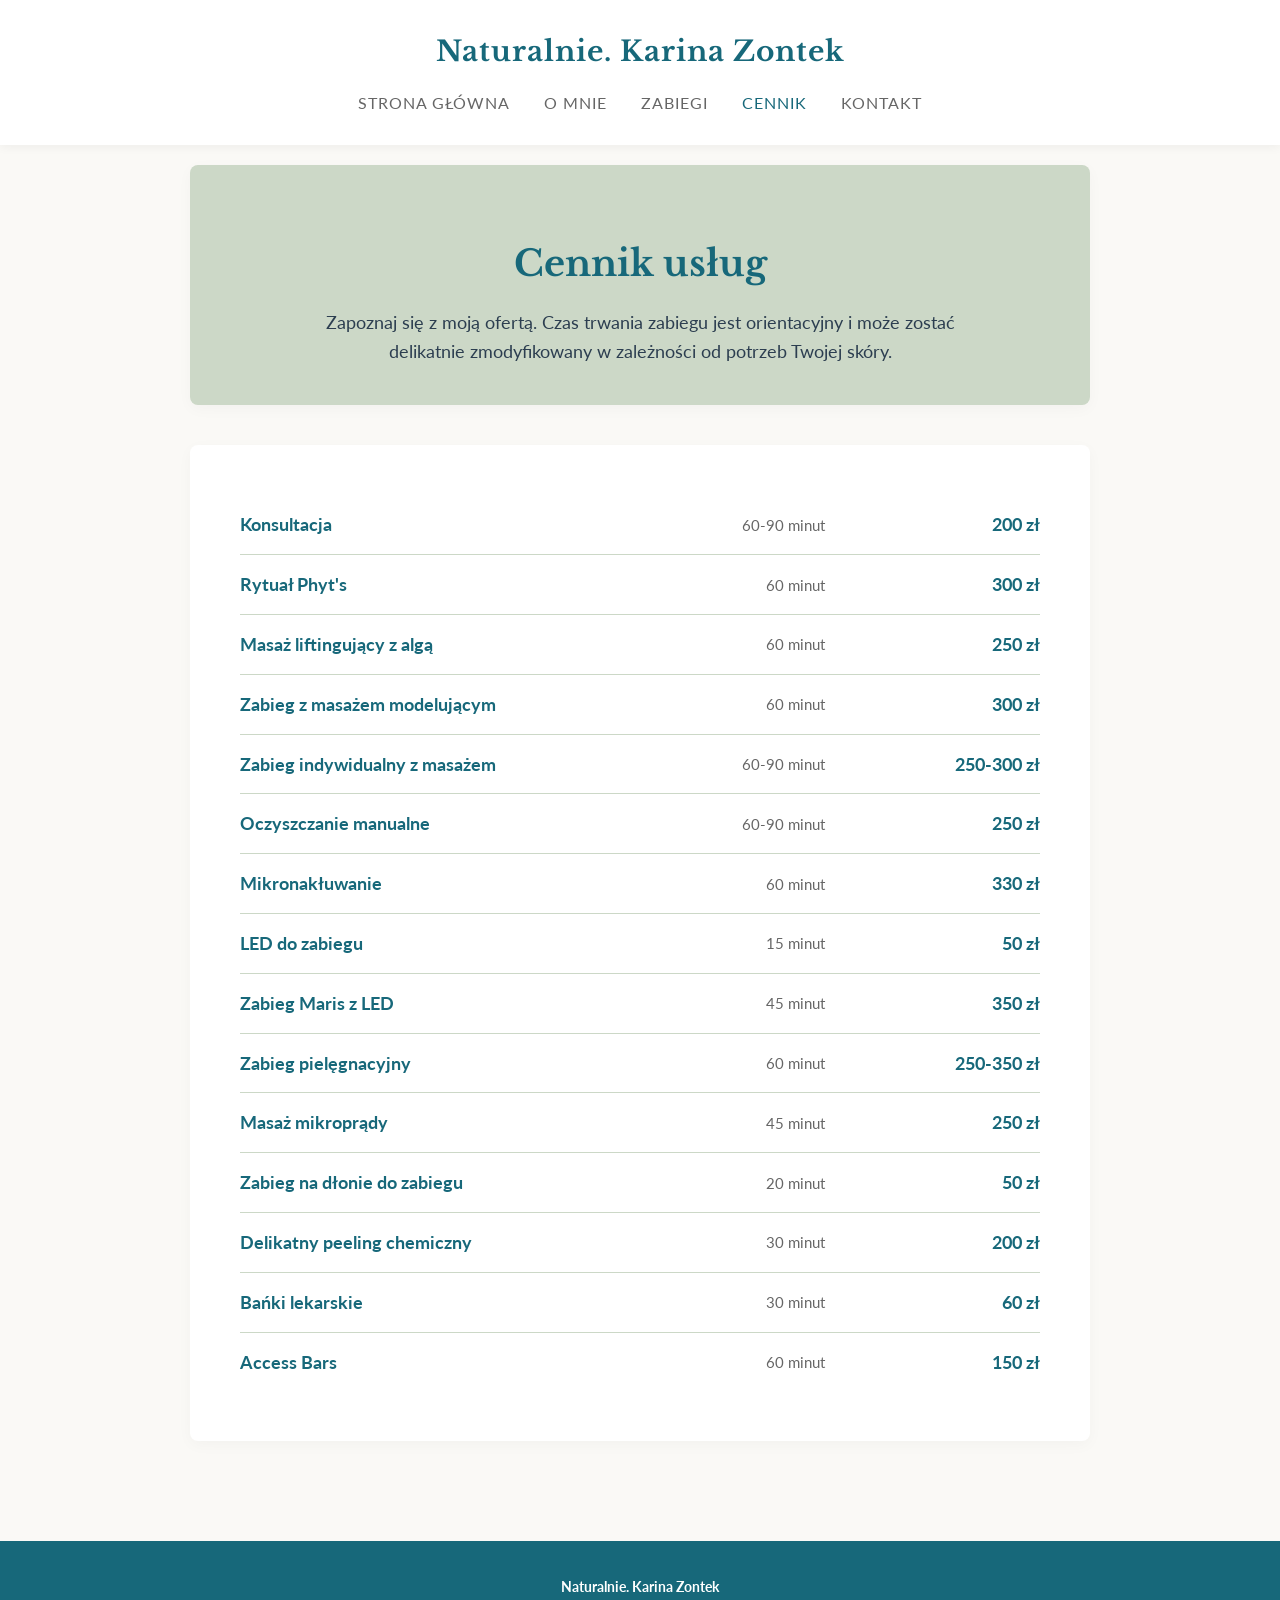
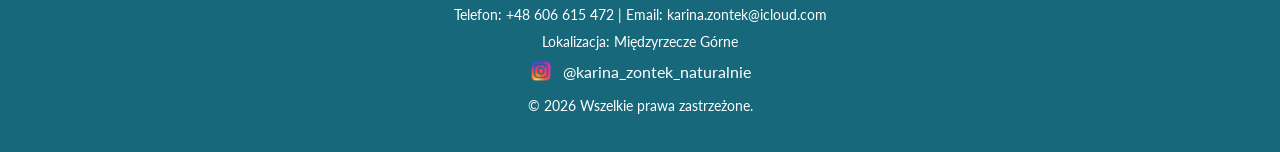
==== cennik.html @ 8fd3fb95 "Dodanie plików .html i .png" ====
<!DOCTYPE html>
<html lang="pl">
<head>
    <meta charset="UTF-8">
    <meta name="viewport" content="width=device-width, initial-scale=1.0">
    <title>Cennik | Naturalnie. Karina Zontek</title>
    
    <link href="https://fonts.googleapis.com/css2?family=Lato:wght@300;400;700&family=Libre+Baskerville:ital,wght@0,400;0,700;1,400&display=swap" rel="stylesheet">

    <style>
        /* BAZOWE STYLE - IDENTYCZNE JAK W POZOSTAŁYCH PLIKACH */
        body {
            font-family: 'Lato', sans-serif;
            color: #333;
            background-color: #faf9f6;
            margin: 0;
            padding: 0;
            line-height: 1.6;
        }

        h1, h2, h3 {
            font-family: 'Libre Baskerville', serif;
            color: #17687A;
            font-weight: 700;
        }

        /* NAGŁÓWEK I MENU */
        header {
            background-color: #ffffff;
            text-align: center;
            padding: 30px 20px;
            box-shadow: 0 2px 10px rgba(0,0,0,0.05);
        }

        header h2 {
            margin-top: 0;
            margin-bottom: 15px;
            font-size: 28px;
            letter-spacing: 1px;
        }

        nav a {
            text-decoration: none;
            color: #666;
            margin: 0 15px;
            font-size: 16px;
            text-transform: uppercase;
            letter-spacing: 1px;
            transition: color 0.3s;
        }

        nav a:hover, nav a.active {
            color: #17687A;
        }

        /* GŁÓWNA ZAWARTOŚĆ STRONY */
        main {
            max-width: 900px;
            margin: 0 auto;
            padding: 20px;
        }

        section {
            background-color: #ffffff;
            margin-bottom: 40px;
            padding: 50px;
            border-radius: 8px;
            box-shadow: 0 4px 15px rgba(0,0,0,0.03);
            text-align: center;
        }

        /* SEKCJA TYTUŁOWA (HERO) */
        .hero {
            background-color: #CCD8C7;
            text-align: center;
            padding: 40px 20px;
        }

        .hero h1 {
            font-size: 36px;
            margin-bottom: 15px;
            color: #17687A;
        }

        .hero p {
            font-size: 18px;
            color: #2c3e50;
            max-width: 700px;
            margin: 0 auto;
        }

        /* LISTA CENOWA */
        .price-list {
            max-width: 800px;
            margin: 0 auto;
            text-align: left;
        }

        .price-item {
            display: flex;
            justify-content: space-between;
            align-items: center;
            border-bottom: 1px solid #CCD8C7; /* Szałwiowa linia oddzielająca */
            padding: 15px 0;
            transition: background-color 0.3s;
        }

        .price-item:last-child {
            border-bottom: none;
        }

        .price-item:hover {
            background-color: #f4f9f5; /* Bardzo delikatne podświetlenie po najechaniu */
        }

        .price-name {
            font-weight: 700;
            color: #17687A; /* Morski kolor zabiegu */
            font-size: 18px;
            flex: 2;
        }

        .price-duration {
            color: #666;
            font-size: 15px;
            flex: 1;
            text-align: right;
            padding-right: 20px;
        }

        .price-cost {
            font-weight: 700;
            color: #17687A;
            font-size: 18px;
            flex: 1;
            text-align: right;
            white-space: nowrap; /* Zapobiega łamaniu ceny na dwie linijki */
        }

        /* DOPASOWANIE DO TELEFONÓW */
        @media (max-width: 600px) {
            .price-item {
                flex-direction: column;
                align-items: flex-start;
                padding: 15px 10px;
            }
            .price-duration, .price-cost {
                text-align: left;
                padding-right: 0;
                margin-top: 5px;
            }
            .price-duration {
                font-size: 14px;
            }
        }

        /* STOPKA */
        footer {
            background-color: #17687A;
            color: #ffffff;
            text-align: center;
            padding: 30px 20px;
            margin-top: 40px;
        }

        footer p {
            margin: 5px 0;
            font-size: 14px;
        }
        
        .social-link {
            display: inline-flex;
            align-items: center;
            font-size: 16px;
            color: #ffffff;
            text-decoration: none;
        }
        
        .social-link:hover {
            color: #CCD8C7;
        }

        .social-icon {
            width: 24px;
            height: 24px;
            margin-right: 10px;
            transition: transform 0.3s;
        }

        .social-link:hover .social-icon {
            transform: scale(1.1);
        }

    </style>
</head>
<body>

    <header>

        <h2>Naturalnie. Karina Zontek</h2>
        <nav>
            <a href="index.html">Strona Główna</a>
            <a href="o-mnie.html">O mnie</a>
            <a href="zabiegi.html">Zabiegi</a>
            <a href="cennik.html" class="active">Cennik</a>
            <a href="kontakt.html">Kontakt</a>
        </nav>
    </header>

    <main>
        <section class="hero">
            <h1>Cennik usług</h1>
            <p>Zapoznaj się z moją ofertą. Czas trwania zabiegu jest orientacyjny i może zostać delikatnie zmodyfikowany w zależności od potrzeb Twojej skóry.</p>
        </section>

        <section>
            <div class="price-list">
                
                <div class="price-item">
                    <div class="price-name">Konsultacja</div>
                    <div class="price-duration">60-90 minut</div>
                    <div class="price-cost">200 zł</div>
                </div>

                <div class="price-item">
                    <div class="price-name">Rytuał Phyt's</div>
                    <div class="price-duration">60 minut</div>
                    <div class="price-cost">300 zł</div>
                </div>

                <div class="price-item">
                    <div class="price-name">Masaż liftingujący z algą</div>
                    <div class="price-duration">60 minut</div>
                    <div class="price-cost">250 zł</div>
                </div>

                <div class="price-item">
                    <div class="price-name">Zabieg z masażem modelującym</div>
                    <div class="price-duration">60 minut</div>
                    <div class="price-cost">300 zł</div>
                </div>

                <div class="price-item">
                    <div class="price-name">Zabieg indywidualny z masażem</div>
                    <div class="price-duration">60-90 minut</div>
                    <div class="price-cost">250-300 zł</div>
                </div>

                <div class="price-item">
                    <div class="price-name">Oczyszczanie manualne</div>
                    <div class="price-duration">60-90 minut</div>
                    <div class="price-cost">250 zł</div>
                </div>

                <div class="price-item">
                    <div class="price-name">Mikronakłuwanie</div>
                    <div class="price-duration">60 minut</div>
                    <div class="price-cost">330 zł</div>
                </div>

                <div class="price-item">
                    <div class="price-name">LED do zabiegu</div>
                    <div class="price-duration">15 minut</div>
                    <div class="price-cost">50 zł</div>
                </div>

                <div class="price-item">
                    <div class="price-name">Zabieg Maris z LED</div>
                    <div class="price-duration">45 minut</div>
                    <div class="price-cost">350 zł</div>
                </div>

                <div class="price-item">
                    <div class="price-name">Zabieg pielęgnacyjny</div>
                    <div class="price-duration">60 minut</div>
                    <div class="price-cost">250-350 zł</div>
                </div>

                <div class="price-item">
                    <div class="price-name">Masaż mikroprądy</div>
                    <div class="price-duration">45 minut</div>
                    <div class="price-cost">250 zł</div>
                </div>

                <div class="price-item">
                    <div class="price-name">Zabieg na dłonie do zabiegu</div>
                    <div class="price-duration">20 minut</div>
                    <div class="price-cost">50 zł</div>
                </div>

                <div class="price-item">
                    <div class="price-name">Delikatny peeling chemiczny</div>
                    <div class="price-duration">30 minut</div>
                    <div class="price-cost">200 zł</div>
                </div>

                <div class="price-item">
                    <div class="price-name">Bańki lekarskie</div>
                    <div class="price-duration">30 minut</div>
                    <div class="price-cost">60 zł</div>
                </div>

                <div class="price-item">
                    <div class="price-name">Access Bars</div>
                    <div class="price-duration">60 minut</div>
                    <div class="price-cost">150 zł</div>
                </div>

            </div>
        </section>
    </main>

    <footer>
        <p><strong>Naturalnie. Karina Zontek</strong></p>
        <p>Telefon: +48 606 615 472 | Email: karina.zontek@icloud.com</p>
        <p>Lokalizacja: Międzyrzecze Górne</p>
        
        <p>
            <a href="https://instagram.com/karina_zontek_naturalnie" target="_blank" class="social-link">
                <img src="logo-instagram.png" alt="Instagram" class="social-icon"> @karina_zontek_naturalnie
            </a>
        </p>
        
        <p>&copy; 2026 Wszelkie prawa zastrzeżone.</p>
    </footer>

</body>
</html>
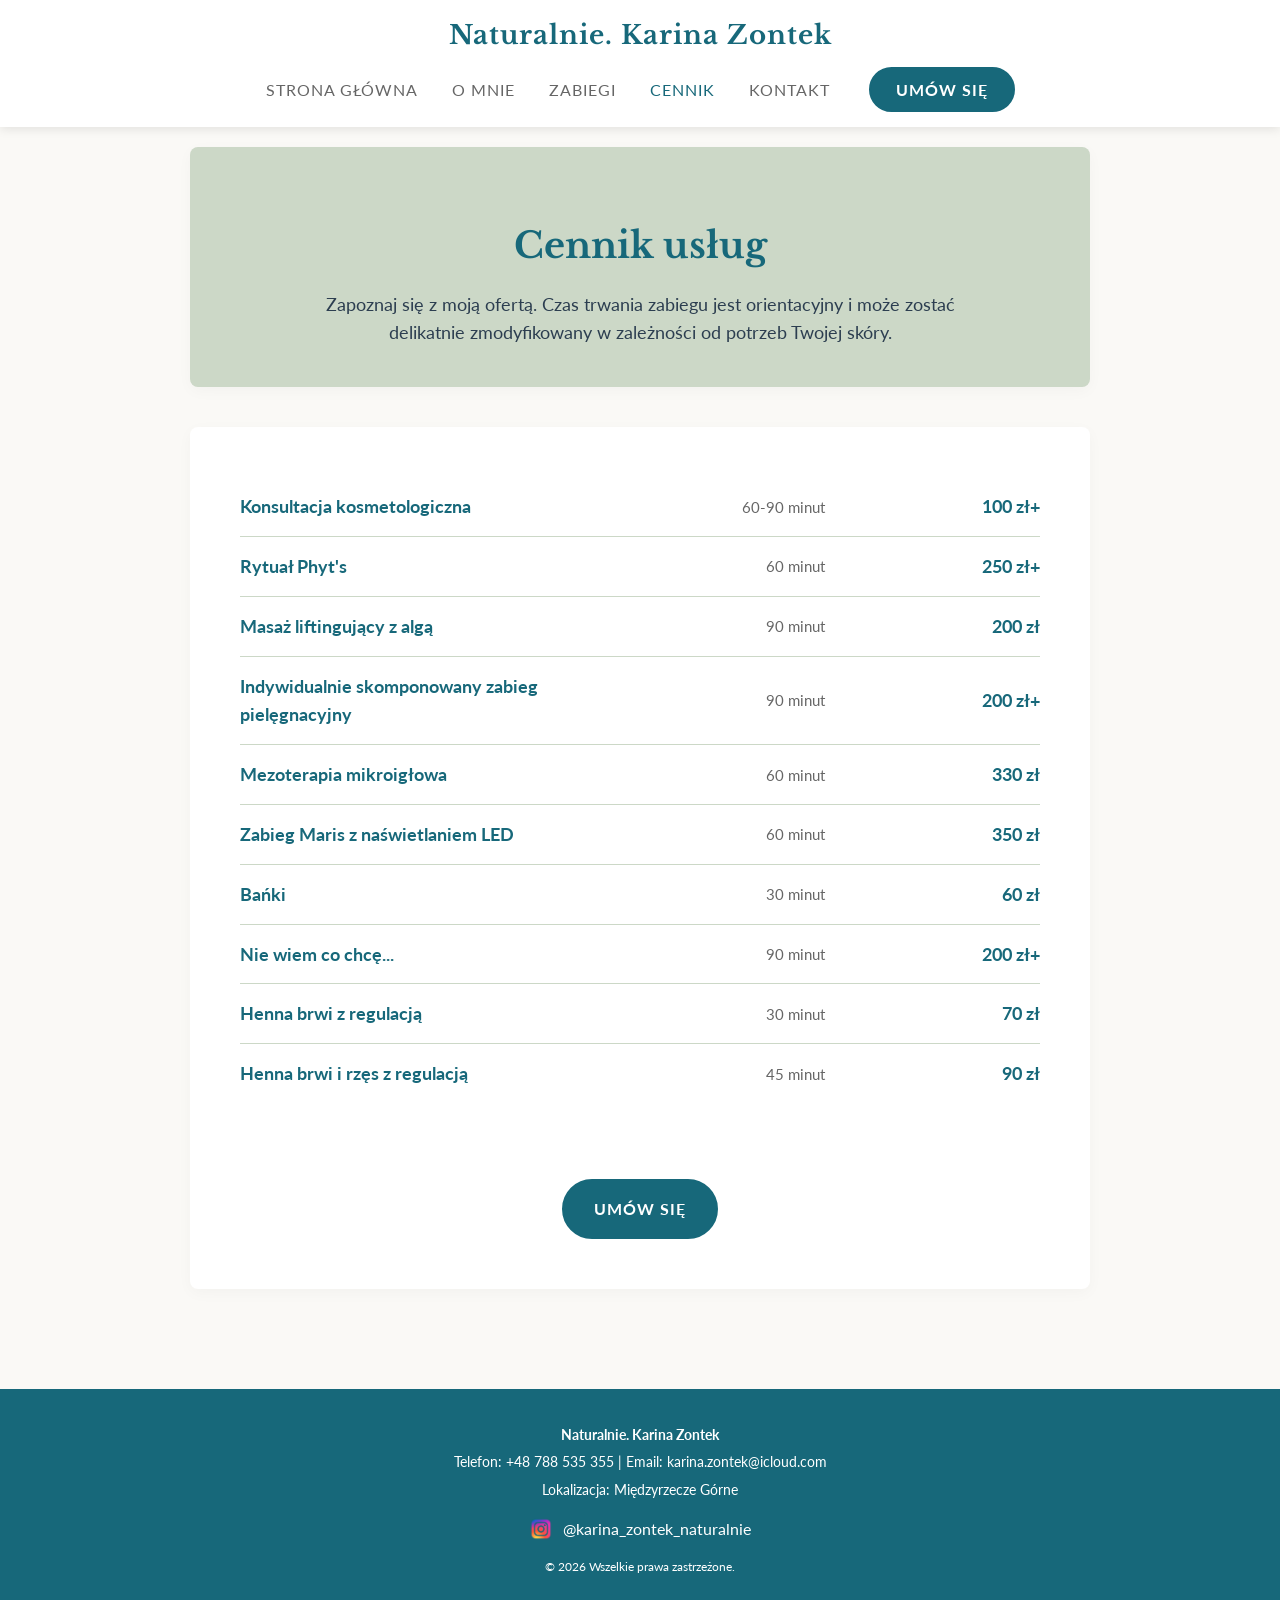
==== commit 30ace4bb: "Podmiana plików Zoptymalizowałam stronę pod wyświetlacze telefonów komórkowych oraz dodałam przycisk" ====
--- a/cennik.html
+++ b/cennik.html
@@ -8,7 +8,7 @@
     <link href="https://fonts.googleapis.com/css2?family=Lato:wght@300;400;700&family=Libre+Baskerville:ital,wght@0,400;0,700;1,400&display=swap" rel="stylesheet">
 
     <style>
-        /* BAZOWE STYLE - IDENTYCZNE JAK W POZOSTAŁYCH PLIKACH */
+        /* BAZOWE STYLE */
         body {
             font-family: 'Lato', sans-serif;
             color: #333;
@@ -24,18 +24,35 @@
             font-weight: 700;
         }
 
-        /* NAGŁÓWEK I MENU */
+        /* NAGŁÓWEK "PRZYKLEJONY" DO GÓRY (STICKY) */
         header {
             background-color: #ffffff;
             text-align: center;
-            padding: 30px 20px;
-            box-shadow: 0 2px 10px rgba(0,0,0,0.05);
+            padding: 15px 20px; 
+            box-shadow: 0 2px 10px rgba(0,0,0,0.1); 
+            position: sticky; 
+            top: 0;
+            z-index: 1000; 
+        }
+
+        .header-top {
+            display: flex;
+            justify-content: center;
+            align-items: center;
+            gap: 15px; 
+            margin-bottom: 10px;
+        }
+
+        .main-logo {
+            height: 50px; 
+            width: auto;
+            border-radius: 0; 
+            box-shadow: none; 
         }
 
         header h2 {
-            margin-top: 0;
-            margin-bottom: 15px;
-            font-size: 28px;
+            margin: 0;
+            font-size: 26px;
             letter-spacing: 1px;
         }
 
@@ -53,6 +70,41 @@
             color: #17687A;
         }
 
+        /* PRZYCISK BOOKSY - WSPÓLNE STYLE KOLORYSTYCZNE */
+        .btn-booksy {
+            display: inline-block;
+            background-color: #17687A; 
+            color: #ffffff !important; 
+            border-radius: 30px;
+            font-weight: bold;
+            border: 2px solid #17687A;
+            text-decoration: none;
+            transition: background-color 0.3s, color 0.3s, transform 0.2s;
+        }
+
+        .btn-booksy:hover {
+            background-color: #CCD8C7; 
+            color: #17687A !important; 
+            border-color: #CCD8C7;
+            transform: translateY(-2px);
+            text-decoration: none;
+        }
+
+        /* Wersja w menu głównym (mniejsza) */
+        nav .btn-booksy {
+            padding: 8px 25px;
+            margin-left: 20px;
+        }
+
+        /* Wersja na środku strony (większa) */
+        .btn-booksy-large {
+            padding: 15px 30px;
+            font-size: 16px;
+            margin-top: 25px;
+            text-transform: uppercase;
+            letter-spacing: 1px;
+        }
+
         /* GŁÓWNA ZAWARTOŚĆ STRONY */
         main {
             max-width: 900px;
@@ -100,7 +152,7 @@
             display: flex;
             justify-content: space-between;
             align-items: center;
-            border-bottom: 1px solid #CCD8C7; /* Szałwiowa linia oddzielająca */
+            border-bottom: 1px solid #CCD8C7; 
             padding: 15px 0;
             transition: background-color 0.3s;
         }
@@ -110,12 +162,12 @@
         }
 
         .price-item:hover {
-            background-color: #f4f9f5; /* Bardzo delikatne podświetlenie po najechaniu */
+            background-color: #f4f9f5; 
         }
 
         .price-name {
             font-weight: 700;
-            color: #17687A; /* Morski kolor zabiegu */
+            color: #17687A; 
             font-size: 18px;
             flex: 2;
         }
@@ -134,10 +186,45 @@
             font-size: 18px;
             flex: 1;
             text-align: right;
-            white-space: nowrap; /* Zapobiega łamaniu ceny na dwie linijki */
-        }
-
-        /* DOPASOWANIE DO TELEFONÓW */
+            white-space: nowrap; 
+        }
+
+        /* 📱 OPTYMALIZACJA NA TELEFONY KOMÓRKOWE (SMARTFONY) */
+        @media (max-width: 768px) {
+            main {
+                padding: 10px;
+            }
+            section {
+                padding: 30px 20px; 
+            }
+            .header-top {
+                flex-direction: column; 
+                gap: 5px;
+            }
+            nav a {
+                display: inline-block;
+                margin: 8px 10px;
+                font-size: 14px; 
+            }
+            nav .btn-booksy {
+                display: block;
+                margin: 15px auto 5px auto;
+                width: 80%; 
+                text-align: center;
+                padding: 12px 0;
+            }
+            header h2 {
+                font-size: 24px;
+            }
+            .hero h1 {
+                font-size: 28px;
+            }
+            .hero p {
+                font-size: 16px;
+            }
+        }
+
+        /* SPECJALNA OPTYMALIZACJA CENNIKA DLA MNIEJSZYCH EKRANÓW */
         @media (max-width: 600px) {
             .price-item {
                 flex-direction: column;
@@ -168,16 +255,23 @@
             font-size: 14px;
         }
         
+        footer a {
+            color: #ffffff;
+            text-decoration: none;
+            font-weight: normal;
+        }
+        
+        footer a:hover {
+            color: #CCD8C7;
+        }
+
         .social-link {
             display: inline-flex;
             align-items: center;
             font-size: 16px;
             color: #ffffff;
             text-decoration: none;
-        }
-        
-        .social-link:hover {
-            color: #CCD8C7;
+            margin-top: 10px;
         }
 
         .social-icon {
@@ -196,14 +290,17 @@
 <body>
 
     <header>
-
-        <h2>Naturalnie. Karina Zontek</h2>
+        <div class="header-top">
+            <h2>Naturalnie. Karina Zontek</h2>
+        </div>
         <nav>
             <a href="index.html">Strona Główna</a>
             <a href="o-mnie.html">O mnie</a>
             <a href="zabiegi.html">Zabiegi</a>
             <a href="cennik.html" class="active">Cennik</a>
             <a href="kontakt.html">Kontakt</a>
+            <!-- ZŁOTY PRZYCISK BOOKSY -->
+            <a href="https://booksy.com/pl-pl/dl/show-business/347689" target="_blank" class="btn-booksy">Umów się</a>
         </nav>
     </header>
 
@@ -217,102 +314,77 @@
             <div class="price-list">
                 
                 <div class="price-item">
-                    <div class="price-name">Konsultacja</div>
+                    <div class="price-name">Konsultacja kosmetologiczna</div>
                     <div class="price-duration">60-90 minut</div>
-                    <div class="price-cost">200 zł</div>
+                    <div class="price-cost">100 zł+</div>
                 </div>
 
                 <div class="price-item">
                     <div class="price-name">Rytuał Phyt's</div>
                     <div class="price-duration">60 minut</div>
-                    <div class="price-cost">300 zł</div>
+                    <div class="price-cost">250 zł+</div>
                 </div>
 
                 <div class="price-item">
                     <div class="price-name">Masaż liftingujący z algą</div>
-                    <div class="price-duration">60 minut</div>
-                    <div class="price-cost">250 zł</div>
-                </div>
-
-                <div class="price-item">
-                    <div class="price-name">Zabieg z masażem modelującym</div>
-                    <div class="price-duration">60 minut</div>
-                    <div class="price-cost">300 zł</div>
-                </div>
-
-                <div class="price-item">
-                    <div class="price-name">Zabieg indywidualny z masażem</div>
-                    <div class="price-duration">60-90 minut</div>
-                    <div class="price-cost">250-300 zł</div>
-                </div>
-
-                <div class="price-item">
-                    <div class="price-name">Oczyszczanie manualne</div>
-                    <div class="price-duration">60-90 minut</div>
-                    <div class="price-cost">250 zł</div>
-                </div>
-
-                <div class="price-item">
-                    <div class="price-name">Mikronakłuwanie</div>
+                    <div class="price-duration">90 minut</div>
+                    <div class="price-cost">200 zł</div>
+                </div>
+
+		<div class="price-item">
+                    <div class="price-name">Indywidualnie skomponowany zabieg pielęgnacyjny</div>
+                    <div class="price-duration">90 minut</div>
+                    <div class="price-cost">200 zł+</div>
+                </div>
+
+		<div class="price-item">
+                    <div class="price-name">Mezoterapia mikroigłowa</div>
                     <div class="price-duration">60 minut</div>
                     <div class="price-cost">330 zł</div>
                 </div>
 
-                <div class="price-item">
-                    <div class="price-name">LED do zabiegu</div>
-                    <div class="price-duration">15 minut</div>
-                    <div class="price-cost">50 zł</div>
-                </div>
-
-                <div class="price-item">
-                    <div class="price-name">Zabieg Maris z LED</div>
-                    <div class="price-duration">45 minut</div>
+		<div class="price-item">
+                    <div class="price-name">Zabieg Maris z naświetlaniem LED</div>
+                    <div class="price-duration">60 minut</div>
                     <div class="price-cost">350 zł</div>
                 </div>
-
-                <div class="price-item">
-                    <div class="price-name">Zabieg pielęgnacyjny</div>
-                    <div class="price-duration">60 minut</div>
-                    <div class="price-cost">250-350 zł</div>
-                </div>
-
-                <div class="price-item">
-                    <div class="price-name">Masaż mikroprądy</div>
-                    <div class="price-duration">45 minut</div>
-                    <div class="price-cost">250 zł</div>
-                </div>
-
-                <div class="price-item">
-                    <div class="price-name">Zabieg na dłonie do zabiegu</div>
-                    <div class="price-duration">20 minut</div>
-                    <div class="price-cost">50 zł</div>
-                </div>
-
-                <div class="price-item">
-                    <div class="price-name">Delikatny peeling chemiczny</div>
-                    <div class="price-duration">30 minut</div>
-                    <div class="price-cost">200 zł</div>
-                </div>
-
-                <div class="price-item">
-                    <div class="price-name">Bańki lekarskie</div>
+		
+		<div class="price-item">
+                    <div class="price-name">Bańki</div>
                     <div class="price-duration">30 minut</div>
                     <div class="price-cost">60 zł</div>
                 </div>
 
-                <div class="price-item">
-                    <div class="price-name">Access Bars</div>
-                    <div class="price-duration">60 minut</div>
-                    <div class="price-cost">150 zł</div>
+		<div class="price-item">
+                    <div class="price-name">Nie wiem co chcę...</div>
+                    <div class="price-duration">90 minut</div>
+                    <div class="price-cost">200 zł+</div>
+                </div>
+
+		<div class="price-item">
+                    <div class="price-name">Henna brwi z regulacją</div>
+                    <div class="price-duration">30 minut</div>
+                    <div class="price-cost">70 zł</div>
+                </div>
+
+		<div class="price-item">
+                    <div class="price-name">Henna brwi i rzęs z regulacją</div>
+                    <div class="price-duration">45 minut</div>
+                    <div class="price-cost">90 zł</div>
                 </div>
 
             </div>
+            
+            <br><br>
+            <!-- NOWY PRZYCISK BOOKSY NA DOLE CENNIKA -->
+            <a href="https://booksy.com/pl-pl/dl/show-business/347689" target="_blank" class="btn-booksy btn-booksy-large">Umów się</a>
+            
         </section>
     </main>
 
     <footer>
         <p><strong>Naturalnie. Karina Zontek</strong></p>
-        <p>Telefon: +48 606 615 472 | Email: karina.zontek@icloud.com</p>
+        <p>Telefon: <a href="tel:+48788535355" style="color: #ffffff !important; text-decoration: none;">+48 788 535 355</a> | Email: <a href="mailto:karina.zontek@icloud.com" style="color: #ffffff !important; text-decoration: none;">karina.zontek@icloud.com</a></p>
         <p>Lokalizacja: Międzyrzecze Górne</p>
         
         <p>
@@ -321,7 +393,7 @@
             </a>
         </p>
         
-        <p>&copy; 2026 Wszelkie prawa zastrzeżone.</p>
+        <p style="font-size: 12px; margin-top: 10px;">&copy; 2026 Wszelkie prawa zastrzeżone.</p>
     </footer>
 
 </body>
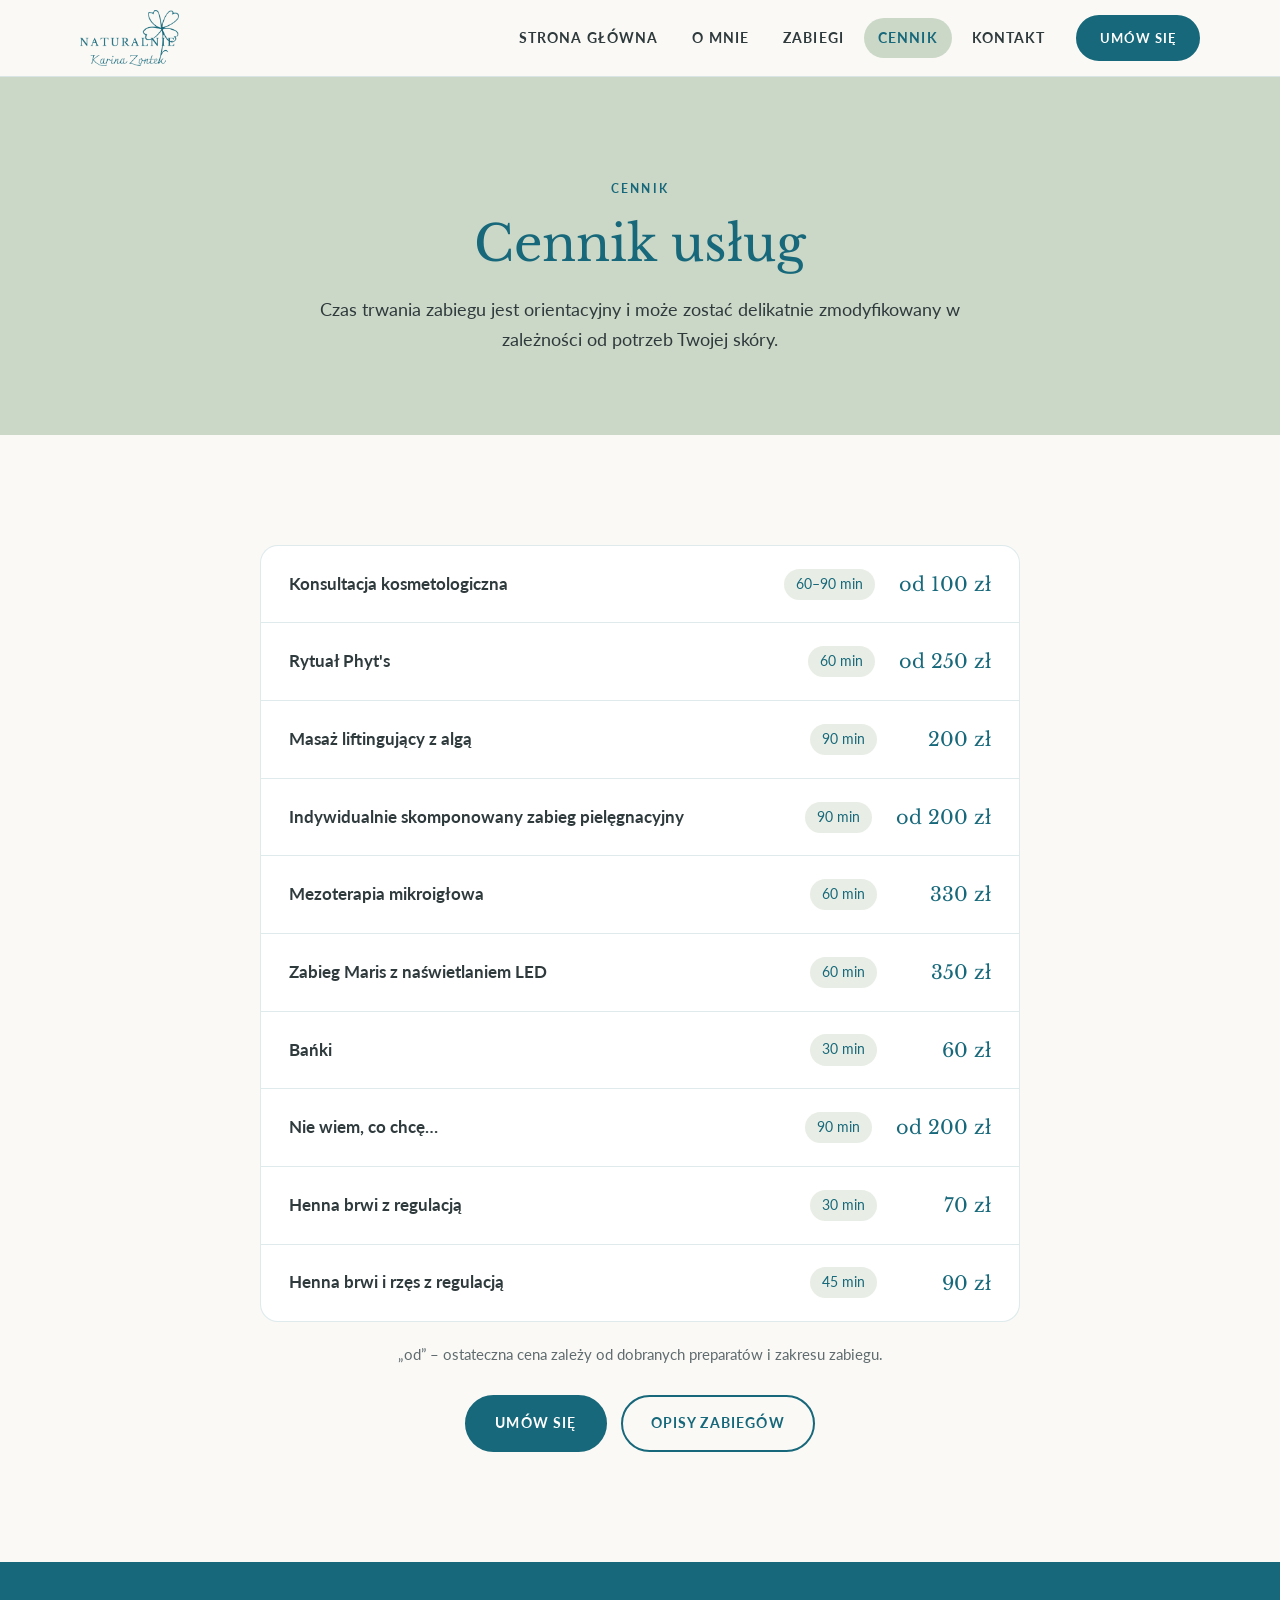
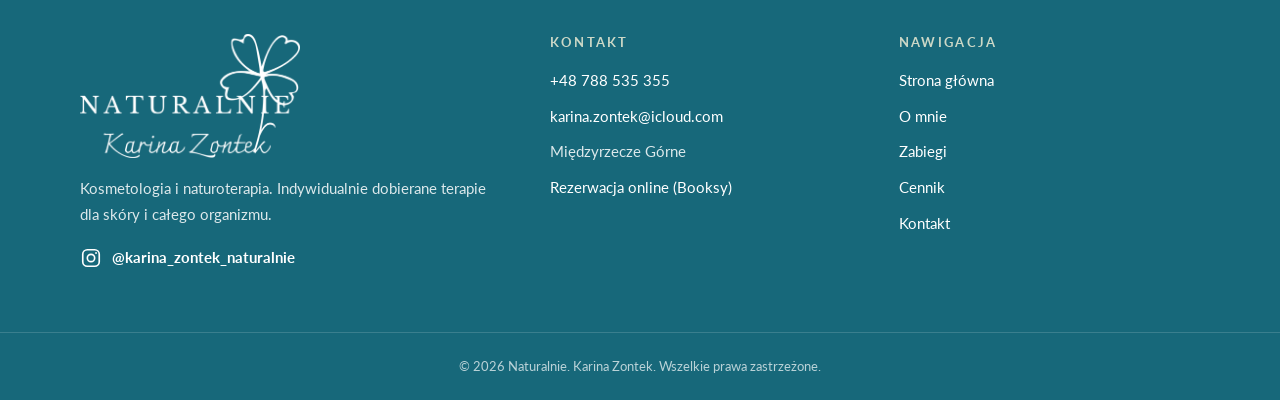
==== commit 266d1cf1: "Odświeżenie wyglądu strony i uporządkowanie struktury repozytorium - Nowy, nowoczesny układ wszystki" ====
--- a/cennik.html
+++ b/cennik.html
@@ -1,400 +1,157 @@
 <!DOCTYPE html>
-<html lang="pl">
+<html lang="pl" class="no-js">
 <head>
     <meta charset="UTF-8">
     <meta name="viewport" content="width=device-width, initial-scale=1.0">
     <title>Cennik | Naturalnie. Karina Zontek</title>
-    
-    <link href="https://fonts.googleapis.com/css2?family=Lato:wght@300;400;700&family=Libre+Baskerville:ital,wght@0,400;0,700;1,400&display=swap" rel="stylesheet">
+    <meta name="description" content="Cennik zabiegów kosmetologicznych i naturoterapeutycznych wraz z orientacyjnym czasem trwania.">
+    <meta name="theme-color" content="#17687A">
 
-    <style>
-        /* BAZOWE STYLE */
-        body {
-            font-family: 'Lato', sans-serif;
-            color: #333;
-            background-color: #faf9f6;
-            margin: 0;
-            padding: 0;
-            line-height: 1.6;
-        }
+    <meta property="og:type" content="website">
+    <meta property="og:locale" content="pl_PL">
+    <meta property="og:title" content="Cennik | Naturalnie. Karina Zontek">
+    <meta property="og:description" content="Cennik zabiegów kosmetologicznych i naturoterapeutycznych wraz z orientacyjnym czasem trwania.">
+    <meta property="og:image" content="https://naturalnie-karinazontek.pl/assets/img/og-image.jpg">
 
-        h1, h2, h3 {
-            font-family: 'Libre Baskerville', serif;
-            color: #17687A;
-            font-weight: 700;
-        }
+    <link rel="icon" type="image/png" href="assets/img/favicon.png">
+    <link rel="apple-touch-icon" href="assets/img/favicon.png">
 
-        /* NAGŁÓWEK "PRZYKLEJONY" DO GÓRY (STICKY) */
-        header {
-            background-color: #ffffff;
-            text-align: center;
-            padding: 15px 20px; 
-            box-shadow: 0 2px 10px rgba(0,0,0,0.1); 
-            position: sticky; 
-            top: 0;
-            z-index: 1000; 
-        }
+    <link rel="preconnect" href="https://fonts.googleapis.com">
+    <link rel="preconnect" href="https://fonts.gstatic.com" crossorigin>
+    <link href="https://fonts.googleapis.com/css2?family=Lato:wght@400;700&family=Libre+Baskerville:ital,wght@0,400;0,700;1,400&display=swap" rel="stylesheet">
 
-        .header-top {
-            display: flex;
-            justify-content: center;
-            align-items: center;
-            gap: 15px; 
-            margin-bottom: 10px;
-        }
-
-        .main-logo {
-            height: 50px; 
-            width: auto;
-            border-radius: 0; 
-            box-shadow: none; 
-        }
-
-        header h2 {
-            margin: 0;
-            font-size: 26px;
-            letter-spacing: 1px;
-        }
-
-        nav a {
-            text-decoration: none;
-            color: #666;
-            margin: 0 15px;
-            font-size: 16px;
-            text-transform: uppercase;
-            letter-spacing: 1px;
-            transition: color 0.3s;
-        }
-
-        nav a:hover, nav a.active {
-            color: #17687A;
-        }
-
-        /* PRZYCISK BOOKSY - WSPÓLNE STYLE KOLORYSTYCZNE */
-        .btn-booksy {
-            display: inline-block;
-            background-color: #17687A; 
-            color: #ffffff !important; 
-            border-radius: 30px;
-            font-weight: bold;
-            border: 2px solid #17687A;
-            text-decoration: none;
-            transition: background-color 0.3s, color 0.3s, transform 0.2s;
-        }
-
-        .btn-booksy:hover {
-            background-color: #CCD8C7; 
-            color: #17687A !important; 
-            border-color: #CCD8C7;
-            transform: translateY(-2px);
-            text-decoration: none;
-        }
-
-        /* Wersja w menu głównym (mniejsza) */
-        nav .btn-booksy {
-            padding: 8px 25px;
-            margin-left: 20px;
-        }
-
-        /* Wersja na środku strony (większa) */
-        .btn-booksy-large {
-            padding: 15px 30px;
-            font-size: 16px;
-            margin-top: 25px;
-            text-transform: uppercase;
-            letter-spacing: 1px;
-        }
-
-        /* GŁÓWNA ZAWARTOŚĆ STRONY */
-        main {
-            max-width: 900px;
-            margin: 0 auto;
-            padding: 20px;
-        }
-
-        section {
-            background-color: #ffffff;
-            margin-bottom: 40px;
-            padding: 50px;
-            border-radius: 8px;
-            box-shadow: 0 4px 15px rgba(0,0,0,0.03);
-            text-align: center;
-        }
-
-        /* SEKCJA TYTUŁOWA (HERO) */
-        .hero {
-            background-color: #CCD8C7;
-            text-align: center;
-            padding: 40px 20px;
-        }
-
-        .hero h1 {
-            font-size: 36px;
-            margin-bottom: 15px;
-            color: #17687A;
-        }
-
-        .hero p {
-            font-size: 18px;
-            color: #2c3e50;
-            max-width: 700px;
-            margin: 0 auto;
-        }
-
-        /* LISTA CENOWA */
-        .price-list {
-            max-width: 800px;
-            margin: 0 auto;
-            text-align: left;
-        }
-
-        .price-item {
-            display: flex;
-            justify-content: space-between;
-            align-items: center;
-            border-bottom: 1px solid #CCD8C7; 
-            padding: 15px 0;
-            transition: background-color 0.3s;
-        }
-
-        .price-item:last-child {
-            border-bottom: none;
-        }
-
-        .price-item:hover {
-            background-color: #f4f9f5; 
-        }
-
-        .price-name {
-            font-weight: 700;
-            color: #17687A; 
-            font-size: 18px;
-            flex: 2;
-        }
-
-        .price-duration {
-            color: #666;
-            font-size: 15px;
-            flex: 1;
-            text-align: right;
-            padding-right: 20px;
-        }
-
-        .price-cost {
-            font-weight: 700;
-            color: #17687A;
-            font-size: 18px;
-            flex: 1;
-            text-align: right;
-            white-space: nowrap; 
-        }
-
-        /* 📱 OPTYMALIZACJA NA TELEFONY KOMÓRKOWE (SMARTFONY) */
-        @media (max-width: 768px) {
-            main {
-                padding: 10px;
-            }
-            section {
-                padding: 30px 20px; 
-            }
-            .header-top {
-                flex-direction: column; 
-                gap: 5px;
-            }
-            nav a {
-                display: inline-block;
-                margin: 8px 10px;
-                font-size: 14px; 
-            }
-            nav .btn-booksy {
-                display: block;
-                margin: 15px auto 5px auto;
-                width: 80%; 
-                text-align: center;
-                padding: 12px 0;
-            }
-            header h2 {
-                font-size: 24px;
-            }
-            .hero h1 {
-                font-size: 28px;
-            }
-            .hero p {
-                font-size: 16px;
-            }
-        }
-
-        /* SPECJALNA OPTYMALIZACJA CENNIKA DLA MNIEJSZYCH EKRANÓW */
-        @media (max-width: 600px) {
-            .price-item {
-                flex-direction: column;
-                align-items: flex-start;
-                padding: 15px 10px;
-            }
-            .price-duration, .price-cost {
-                text-align: left;
-                padding-right: 0;
-                margin-top: 5px;
-            }
-            .price-duration {
-                font-size: 14px;
-            }
-        }
-
-        /* STOPKA */
-        footer {
-            background-color: #17687A;
-            color: #ffffff;
-            text-align: center;
-            padding: 30px 20px;
-            margin-top: 40px;
-        }
-
-        footer p {
-            margin: 5px 0;
-            font-size: 14px;
-        }
-        
-        footer a {
-            color: #ffffff;
-            text-decoration: none;
-            font-weight: normal;
-        }
-        
-        footer a:hover {
-            color: #CCD8C7;
-        }
-
-        .social-link {
-            display: inline-flex;
-            align-items: center;
-            font-size: 16px;
-            color: #ffffff;
-            text-decoration: none;
-            margin-top: 10px;
-        }
-
-        .social-icon {
-            width: 24px;
-            height: 24px;
-            margin-right: 10px;
-            transition: transform 0.3s;
-        }
-
-        .social-link:hover .social-icon {
-            transform: scale(1.1);
-        }
-
-    </style>
+    <link rel="stylesheet" href="assets/css/style.css">
 </head>
 <body>
+    <a class="skip-link" href="#tresc">Przejdź do treści</a>
 
-    <header>
-        <div class="header-top">
-            <h2>Naturalnie. Karina Zontek</h2>
+    <header class="site-header">
+        <div class="container site-header__inner">
+            <a class="brand" href="index.html" aria-label="Naturalnie. Karina Zontek – strona główna">
+                <img src="assets/img/logo-morski.png" alt="Naturalnie. Karina Zontek" width="600" height="339">
+            </a>
+
+            <button class="nav-toggle" type="button" aria-expanded="false" aria-controls="main-nav" aria-label="Otwórz menu">
+                <span></span>
+            </button>
+
+            <nav class="nav" id="main-nav" aria-label="Menu główne">
+            <a class="nav__link" href="index.html">Strona główna</a>
+            <a class="nav__link" href="o-mnie.html">O mnie</a>
+            <a class="nav__link" href="zabiegi.html">Zabiegi</a>
+            <a class="nav__link" href="cennik.html" aria-current="page">Cennik</a>
+            <a class="nav__link" href="kontakt.html">Kontakt</a>
+                <a class="btn btn--primary" href="https://booksy.com/pl-pl/dl/show-business/347689" target="_blank" rel="noopener">Umów się</a>
+            </nav>
         </div>
-        <nav>
-            <a href="index.html">Strona Główna</a>
-            <a href="o-mnie.html">O mnie</a>
-            <a href="zabiegi.html">Zabiegi</a>
-            <a href="cennik.html" class="active">Cennik</a>
-            <a href="kontakt.html">Kontakt</a>
-            <!-- ZŁOTY PRZYCISK BOOKSY -->
-            <a href="https://booksy.com/pl-pl/dl/show-business/347689" target="_blank" class="btn-booksy">Umów się</a>
-        </nav>
     </header>
 
-    <main>
-        <section class="hero">
-            <h1>Cennik usług</h1>
-            <p>Zapoznaj się z moją ofertą. Czas trwania zabiegu jest orientacyjny i może zostać delikatnie zmodyfikowany w zależności od potrzeb Twojej skóry.</p>
+    <main id="tresc">
+        <section class="page-hero">
+            <div class="container">
+                <span class="eyebrow">Cennik</span>
+                <h1>Cennik usług</h1>
+                <p>Czas trwania zabiegu jest orientacyjny i może zostać delikatnie zmodyfikowany w zależności od potrzeb Twojej skóry.</p>
+            </div>
         </section>
 
-        <section>
-            <div class="price-list">
-                
-                <div class="price-item">
-                    <div class="price-name">Konsultacja kosmetologiczna</div>
-                    <div class="price-duration">60-90 minut</div>
-                    <div class="price-cost">100 zł+</div>
+        <section class="section">
+            <div class="container--narrow">
+                <ul class="price-list reveal">
+                    <li class="price-item">
+                        <span class="price-item__name">Konsultacja kosmetologiczna</span>
+                        <span class="price-item__time">60–90 min</span>
+                        <span class="price-item__cost">od 100 zł</span>
+                    </li>
+                    <li class="price-item">
+                        <span class="price-item__name">Rytuał Phyt's</span>
+                        <span class="price-item__time">60 min</span>
+                        <span class="price-item__cost">od 250 zł</span>
+                    </li>
+                    <li class="price-item">
+                        <span class="price-item__name">Masaż liftingujący z algą</span>
+                        <span class="price-item__time">90 min</span>
+                        <span class="price-item__cost">200 zł</span>
+                    </li>
+                    <li class="price-item">
+                        <span class="price-item__name">Indywidualnie skomponowany zabieg pielęgnacyjny</span>
+                        <span class="price-item__time">90 min</span>
+                        <span class="price-item__cost">od 200 zł</span>
+                    </li>
+                    <li class="price-item">
+                        <span class="price-item__name">Mezoterapia mikroigłowa</span>
+                        <span class="price-item__time">60 min</span>
+                        <span class="price-item__cost">330 zł</span>
+                    </li>
+                    <li class="price-item">
+                        <span class="price-item__name">Zabieg Maris z naświetlaniem LED</span>
+                        <span class="price-item__time">60 min</span>
+                        <span class="price-item__cost">350 zł</span>
+                    </li>
+                    <li class="price-item">
+                        <span class="price-item__name">Bańki</span>
+                        <span class="price-item__time">30 min</span>
+                        <span class="price-item__cost">60 zł</span>
+                    </li>
+                    <li class="price-item">
+                        <span class="price-item__name">Nie wiem, co chcę…</span>
+                        <span class="price-item__time">90 min</span>
+                        <span class="price-item__cost">od 200 zł</span>
+                    </li>
+                    <li class="price-item">
+                        <span class="price-item__name">Henna brwi z regulacją</span>
+                        <span class="price-item__time">30 min</span>
+                        <span class="price-item__cost">70 zł</span>
+                    </li>
+                    <li class="price-item">
+                        <span class="price-item__name">Henna brwi i rzęs z regulacją</span>
+                        <span class="price-item__time">45 min</span>
+                        <span class="price-item__cost">90 zł</span>
+                    </li>
+                </ul>
+                <p class="price-note">„od” – ostateczna cena zależy od dobranych preparatów i zakresu zabiegu.</p>
+                <div class="btn-row btn-row--center">
+                    <a class="btn btn--primary" href="https://booksy.com/pl-pl/dl/show-business/347689" target="_blank" rel="noopener">Umów się</a>
+                    <a class="btn btn--outline" href="zabiegi.html">Opisy zabiegów</a>
                 </div>
-
-                <div class="price-item">
-                    <div class="price-name">Rytuał Phyt's</div>
-                    <div class="price-duration">60 minut</div>
-                    <div class="price-cost">250 zł+</div>
-                </div>
-
-                <div class="price-item">
-                    <div class="price-name">Masaż liftingujący z algą</div>
-                    <div class="price-duration">90 minut</div>
-                    <div class="price-cost">200 zł</div>
-                </div>
-
-		<div class="price-item">
-                    <div class="price-name">Indywidualnie skomponowany zabieg pielęgnacyjny</div>
-                    <div class="price-duration">90 minut</div>
-                    <div class="price-cost">200 zł+</div>
-                </div>
-
-		<div class="price-item">
-                    <div class="price-name">Mezoterapia mikroigłowa</div>
-                    <div class="price-duration">60 minut</div>
-                    <div class="price-cost">330 zł</div>
-                </div>
-
-		<div class="price-item">
-                    <div class="price-name">Zabieg Maris z naświetlaniem LED</div>
-                    <div class="price-duration">60 minut</div>
-                    <div class="price-cost">350 zł</div>
-                </div>
-		
-		<div class="price-item">
-                    <div class="price-name">Bańki</div>
-                    <div class="price-duration">30 minut</div>
-                    <div class="price-cost">60 zł</div>
-                </div>
-
-		<div class="price-item">
-                    <div class="price-name">Nie wiem co chcę...</div>
-                    <div class="price-duration">90 minut</div>
-                    <div class="price-cost">200 zł+</div>
-                </div>
-
-		<div class="price-item">
-                    <div class="price-name">Henna brwi z regulacją</div>
-                    <div class="price-duration">30 minut</div>
-                    <div class="price-cost">70 zł</div>
-                </div>
-
-		<div class="price-item">
-                    <div class="price-name">Henna brwi i rzęs z regulacją</div>
-                    <div class="price-duration">45 minut</div>
-                    <div class="price-cost">90 zł</div>
-                </div>
-
             </div>
-            
-            <br><br>
-            <!-- NOWY PRZYCISK BOOKSY NA DOLE CENNIKA -->
-            <a href="https://booksy.com/pl-pl/dl/show-business/347689" target="_blank" class="btn-booksy btn-booksy-large">Umów się</a>
-            
         </section>
     </main>
 
-    <footer>
-        <p><strong>Naturalnie. Karina Zontek</strong></p>
-        <p>Telefon: <a href="tel:+48788535355" style="color: #ffffff !important; text-decoration: none;">+48 788 535 355</a> | Email: <a href="mailto:karina.zontek@icloud.com" style="color: #ffffff !important; text-decoration: none;">karina.zontek@icloud.com</a></p>
-        <p>Lokalizacja: Międzyrzecze Górne</p>
-        
-        <p>
-            <a href="https://instagram.com/karina_zontek_naturalnie" target="_blank" class="social-link">
-                <img src="logo-instagram.png" alt="Instagram" class="social-icon"> @karina_zontek_naturalnie
-            </a>
-        </p>
-        
-        <p style="font-size: 12px; margin-top: 10px;">&copy; 2026 Wszelkie prawa zastrzeżone.</p>
+    <footer class="site-footer">
+        <div class="container footer-grid">
+            <div>
+                <img class="footer-logo" src="assets/img/logo-biale.png" alt="Naturalnie. Karina Zontek" width="900" height="509" loading="lazy">
+                <p>Kosmetologia i naturoterapia. Indywidualnie dobierane terapie dla skóry i całego organizmu.</p>
+                <a class="social-link" href="https://instagram.com/karina_zontek_naturalnie" target="_blank" rel="noopener">
+                    <svg viewBox="0 0 24 24" fill="none" stroke="currentColor" stroke-width="1.8" stroke-linecap="round" stroke-linejoin="round" aria-hidden="true"><rect x="3" y="3" width="18" height="18" rx="5"/><circle cx="12" cy="12" r="4"/><circle cx="17.5" cy="6.5" r="1" fill="currentColor" stroke="none"/></svg> @karina_zontek_naturalnie
+                </a>
+            </div>
+            <div>
+                <h3>Kontakt</h3>
+                <ul class="footer-list">
+                    <li><a href="tel:+48788535355">+48 788 535 355</a></li>
+                    <li><a href="mailto:karina.zontek@icloud.com">karina.zontek@icloud.com</a></li>
+                    <li>Międzyrzecze Górne</li>
+                    <li><a href="https://booksy.com/pl-pl/dl/show-business/347689" target="_blank" rel="noopener">Rezerwacja online (Booksy)</a></li>
+                </ul>
+            </div>
+            <div>
+                <h3>Nawigacja</h3>
+                <ul class="footer-list">
+                        <li><a href="index.html">Strona główna</a></li>
+                        <li><a href="o-mnie.html">O mnie</a></li>
+                        <li><a href="zabiegi.html">Zabiegi</a></li>
+                        <li><a href="cennik.html">Cennik</a></li>
+                        <li><a href="kontakt.html">Kontakt</a></li>
+                </ul>
+            </div>
+        </div>
+        <div class="footer-bottom">
+            &copy; <span id="year">2026</span> Naturalnie. Karina Zontek. Wszelkie prawa zastrzeżone.
+        </div>
     </footer>
 
+    <script src="assets/js/main.js" defer></script>
 </body>
-</html>+</html>
--- a/assets/css/style.css
+++ b/assets/css/style.css
@@ -0,0 +1,479 @@
+/* =========================================================
+   Naturalnie. Karina Zontek — wspólny arkusz stylów
+   Paleta marki (bez zmian):
+     szałwia   #CCD8C7
+     morski    #17687A
+     kość sł.  #faf9f6
+   ========================================================= */
+
+:root {
+    --sage: #CCD8C7;
+    --sea: #17687A;
+    --ivory: #faf9f6;
+
+    /* Odcienie pochodne — tylko do hoverów, teł i obramowań */
+    --sea-dark: #114e5c;
+    --sage-soft: #e8eee5;
+    --white: #ffffff;
+    --text: #2f3a3d;
+    --text-muted: #5f6b6e;
+    --line: rgba(23, 104, 122, 0.14);
+
+    --font-serif: 'Libre Baskerville', Georgia, serif;
+    --font-sans: 'Lato', system-ui, -apple-system, 'Segoe UI', sans-serif;
+
+    --radius: 18px;
+    --radius-sm: 10px;
+    --shadow: 0 10px 30px rgba(23, 104, 122, 0.08);
+    --shadow-hover: 0 16px 40px rgba(23, 104, 122, 0.14);
+    --container: 1120px;
+    --header-h: 76px;
+}
+
+/* ---------- Reset / baza ---------- */
+*, *::before, *::after { box-sizing: border-box; }
+
+html { scroll-behavior: smooth; scroll-padding-top: calc(var(--header-h) + 16px); }
+
+body {
+    margin: 0;
+    font-family: var(--font-sans);
+    font-size: 17px;
+    line-height: 1.7;
+    color: var(--text);
+    background: var(--ivory);
+    -webkit-font-smoothing: antialiased;
+}
+
+img { max-width: 100%; height: auto; display: block; }
+
+h1, h2, h3 {
+    font-family: var(--font-serif);
+    color: var(--sea);
+    font-weight: 400;
+    line-height: 1.25;
+    margin: 0 0 .6em;
+}
+h1 { font-size: clamp(2rem, 4.5vw, 3.1rem); }
+h2 { font-size: clamp(1.55rem, 3vw, 2.1rem); }
+h3 { font-size: 1.2rem; }
+
+p { margin: 0 0 1.1em; }
+
+a { color: var(--sea); text-underline-offset: 3px; }
+a:hover { color: var(--sea-dark); }
+
+:focus-visible { outline: 3px solid var(--sea); outline-offset: 3px; border-radius: 4px; }
+
+.container { width: min(100% - 40px, var(--container)); margin-inline: auto; }
+.container--narrow { width: min(100% - 40px, 760px); margin-inline: auto; }
+
+.skip-link {
+    position: absolute; left: 16px; top: -60px;
+    background: var(--sea); color: var(--white);
+    padding: 10px 16px; border-radius: var(--radius-sm); z-index: 2000;
+}
+.skip-link:focus { top: 12px; color: var(--white); }
+
+.eyebrow {
+    display: inline-block;
+    font-size: .78rem;
+    font-weight: 700;
+    letter-spacing: .18em;
+    text-transform: uppercase;
+    color: var(--sea);
+    margin-bottom: 14px;
+}
+
+.lead { font-size: 1.15rem; color: var(--text-muted); }
+
+/* ---------- Przyciski ---------- */
+.btn {
+    display: inline-flex; align-items: center; justify-content: center; gap: 8px;
+    padding: 14px 28px;
+    border-radius: 999px;
+    border: 2px solid var(--sea);
+    font-family: var(--font-sans);
+    font-size: .9rem;
+    font-weight: 700;
+    letter-spacing: .08em;
+    text-transform: uppercase;
+    text-decoration: none;
+    cursor: pointer;
+    transition: background-color .25s, color .25s, border-color .25s, transform .2s, box-shadow .25s;
+}
+.btn:hover { transform: translateY(-2px); }
+
+.btn--primary { background: var(--sea); color: var(--white); }
+.btn--primary:hover { background: var(--sea-dark); border-color: var(--sea-dark); color: var(--white); box-shadow: var(--shadow); }
+
+.btn--outline { background: transparent; color: var(--sea); }
+.btn--outline:hover { background: var(--sea); color: var(--white); }
+
+/* Wersje na ciemnym (morskim) tle */
+.btn--light { background: var(--sage); border-color: var(--sage); color: var(--sea); }
+.btn--light:hover { background: var(--ivory); border-color: var(--ivory); color: var(--sea); }
+.btn--ghost-light { background: transparent; border-color: rgba(255,255,255,.6); color: var(--white); }
+.btn--ghost-light:hover { background: var(--white); border-color: var(--white); color: var(--sea); }
+
+.btn-row { display: flex; flex-wrap: wrap; gap: 14px; margin-top: 28px; }
+.btn-row--center { justify-content: center; }
+
+.link-arrow {
+    display: inline-flex; align-items: center; gap: 6px;
+    font-weight: 700; text-decoration: none;
+}
+.link-arrow::after { content: "→"; transition: transform .2s; }
+.link-arrow:hover::after { transform: translateX(4px); }
+
+/* ---------- Nagłówek ---------- */
+.site-header {
+    position: sticky; top: 0; z-index: 1000;
+    background: rgba(250, 249, 246, .9);
+    backdrop-filter: saturate(1.4) blur(12px);
+    -webkit-backdrop-filter: saturate(1.4) blur(12px);
+    border-bottom: 1px solid var(--line);
+}
+.site-header__inner {
+    height: var(--header-h);
+    display: flex; align-items: center; justify-content: space-between; gap: 24px;
+}
+.brand { display: flex; align-items: center; }
+.brand img { height: 56px; width: auto; }
+
+.nav { display: flex; align-items: center; gap: 6px; }
+.nav__link {
+    position: relative;
+    padding: 8px 14px;
+    color: var(--text);
+    font-size: .88rem;
+    font-weight: 700;
+    letter-spacing: .08em;
+    text-transform: uppercase;
+    text-decoration: none;
+    border-radius: 999px;
+    transition: color .2s, background-color .2s;
+}
+.nav__link:hover { color: var(--sea); background: var(--sage-soft); }
+.nav__link[aria-current="page"] { color: var(--sea); background: var(--sage); }
+.nav .btn { margin-left: 10px; padding: 10px 22px; font-size: .82rem; }
+
+.nav-toggle {
+    display: none;
+    width: 46px; height: 46px;
+    border: 0; border-radius: 50%;
+    background: var(--sage);
+    cursor: pointer;
+    position: relative;
+}
+.nav-toggle span,
+.nav-toggle span::before,
+.nav-toggle span::after {
+    position: absolute; left: 50%;
+    width: 20px; height: 2px;
+    background: var(--sea);
+    border-radius: 2px;
+    transform: translateX(-50%);
+    transition: transform .25s, background-color .25s;
+    content: "";
+}
+.nav-toggle span { top: 50%; margin-top: -1px; }
+.nav-toggle span::before { top: -6px; }
+.nav-toggle span::after { top: 6px; }
+.nav-toggle[aria-expanded="true"] span { background: transparent; }
+.nav-toggle[aria-expanded="true"] span::before { transform: translateX(-50%) translateY(6px) rotate(45deg); }
+.nav-toggle[aria-expanded="true"] span::after { transform: translateX(-50%) translateY(-6px) rotate(-45deg); }
+
+/* ---------- Sekcje ---------- */
+.section { padding: clamp(64px, 9vw, 110px) 0; }
+.section--white { background: var(--white); }
+.section--sage { background: var(--sage); }
+.section--sea { background: var(--sea); color: var(--white); }
+.section--sea h1, .section--sea h2, .section--sea h3 { color: var(--white); }
+.section--sea .eyebrow { color: var(--sage); }
+
+.section-head { max-width: 680px; margin: 0 auto 48px; text-align: center; }
+.section-head p { color: var(--text-muted); }
+
+/* ---------- Hero (strona główna) ---------- */
+.hero {
+    position: relative;
+    overflow: hidden;
+    background: var(--sea);
+    color: var(--white);
+    padding: clamp(72px, 10vw, 130px) 0;
+}
+.hero::before {
+    /* delikatna poświata w kolorze szałwii */
+    content: ""; position: absolute; inset: auto -20% -60% auto;
+    width: 70vw; height: 70vw; max-width: 900px; max-height: 900px;
+    background: radial-gradient(circle, rgba(204, 216, 199, .22), transparent 65%);
+    pointer-events: none;
+}
+.hero__inner {
+    position: relative;
+    display: grid; grid-template-columns: 1.1fr .9fr; gap: 56px; align-items: center;
+}
+.hero h1 { color: var(--white); }
+.hero .eyebrow { color: var(--sage); }
+.hero__lead { font-size: 1.2rem; color: rgba(255,255,255,.88); max-width: 34em; }
+.hero__logo { justify-self: center; width: min(100%, 440px); opacity: .95; }
+
+/* ---------- Nagłówek podstron ---------- */
+.page-hero {
+    background: var(--sage);
+    padding: clamp(56px, 8vw, 96px) 0 clamp(48px, 7vw, 80px);
+    text-align: center;
+}
+.page-hero h1 { margin-bottom: .4em; }
+.page-hero p { max-width: 640px; margin: 0 auto; color: var(--text); font-size: 1.1rem; }
+
+/* ---------- Split (zdjęcie + tekst) ---------- */
+.split {
+    display: grid; grid-template-columns: .85fr 1.15fr; gap: clamp(32px, 6vw, 80px); align-items: center;
+}
+.split__media { position: relative; }
+.split__media img {
+    width: 100%;
+    aspect-ratio: 4 / 5;
+    object-fit: cover;
+    border-radius: var(--radius);
+    box-shadow: var(--shadow);
+}
+.split__media::before {
+    /* szałwiowa ramka przesunięta za zdjęciem */
+    content: ""; position: absolute; inset: 22px -22px -22px 22px;
+    border-radius: var(--radius);
+    background: var(--sage);
+    z-index: -1;
+}
+.split__body { position: relative; z-index: 0; }
+
+/* ---------- Karty ---------- */
+.cards { display: grid; gap: 24px; grid-template-columns: repeat(auto-fit, minmax(260px, 1fr)); }
+.cards--3 { grid-template-columns: repeat(3, 1fr); }
+.cards--2 { grid-template-columns: repeat(2, 1fr); }
+
+.card {
+    background: var(--white);
+    border: 1px solid var(--line);
+    border-radius: var(--radius);
+    padding: 32px 28px;
+    transition: transform .25s, box-shadow .25s, border-color .25s;
+}
+.card:hover { transform: translateY(-4px); box-shadow: var(--shadow-hover); border-color: transparent; }
+.card h3 { margin-bottom: .5em; }
+.card p { color: var(--text-muted); margin: 0; }
+.section--white .card { background: var(--ivory); }
+
+.card__icon {
+    display: grid; place-items: center;
+    width: 52px; height: 52px; margin-bottom: 20px;
+    border-radius: 14px;
+    background: var(--sage);
+    color: var(--sea);
+}
+.card__icon svg { width: 26px; height: 26px; }
+
+.card__num {
+    display: inline-grid; place-items: center;
+    width: 44px; height: 44px; margin-bottom: 18px;
+    border-radius: 50%;
+    background: var(--sea); color: var(--white);
+    font-family: var(--font-serif);
+    font-size: 1.05rem;
+}
+
+.card--feature { border-top: 4px solid var(--sea); }
+
+/* ---------- Pasek CTA ---------- */
+.cta {
+    text-align: center;
+}
+.cta p { max-width: 560px; margin-inline: auto; }
+.section--sea .cta p { color: rgba(255,255,255,.85); }
+.section--sage .cta p { color: var(--text); }
+
+/* ---------- O mnie: spis treści i treść ---------- */
+.toc {
+    display: flex; flex-wrap: wrap; justify-content: center; gap: 10px;
+    margin: 0; padding: 0; list-style: none;
+}
+.toc a {
+    display: inline-block;
+    padding: 8px 18px;
+    border-radius: 999px;
+    background: var(--white);
+    border: 1px solid var(--line);
+    font-size: .9rem; font-weight: 700;
+    text-decoration: none;
+    transition: background-color .2s, color .2s;
+}
+.toc a:hover { background: var(--sea); color: var(--white); }
+
+.prose h2 { margin-top: 0; }
+.prose h3 { margin-top: 2em; }
+.prose p { color: var(--text); }
+.prose-block + .prose-block { margin-top: clamp(56px, 7vw, 88px); padding-top: clamp(56px, 7vw, 88px); border-top: 1px solid var(--line); }
+
+.checklist { list-style: none; margin: 28px 0; padding: 0; display: grid; gap: 14px; }
+.checklist li {
+    position: relative;
+    padding: 20px 22px 20px 62px;
+    background: var(--ivory);
+    border-radius: var(--radius-sm);
+    color: var(--text);
+}
+.section--white .checklist li { background: var(--ivory); }
+.checklist li::before {
+    content: "";
+    position: absolute; left: 20px; top: 22px;
+    width: 26px; height: 26px; border-radius: 50%;
+    background: var(--sage) url("data:image/svg+xml,%3Csvg xmlns='http://www.w3.org/2000/svg' viewBox='0 0 24 24' fill='none' stroke='%2317687A' stroke-width='3' stroke-linecap='round' stroke-linejoin='round'%3E%3Cpath d='M5 12l5 5L20 7'/%3E%3C/svg%3E") center / 14px no-repeat;
+}
+.checklist li strong { color: var(--sea); }
+
+.quote {
+    margin: 36px 0;
+    padding: 28px 32px;
+    border-left: 4px solid var(--sea);
+    background: var(--sage-soft);
+    border-radius: 0 var(--radius-sm) var(--radius-sm) 0;
+    font-family: var(--font-serif);
+    font-style: italic;
+    font-size: 1.15rem;
+    color: var(--sea);
+}
+
+/* ---------- Cennik ---------- */
+.price-list {
+    background: var(--white);
+    border: 1px solid var(--line);
+    border-radius: var(--radius);
+    overflow: hidden;
+    margin: 0; padding: 0; list-style: none;
+}
+.price-item {
+    display: grid; grid-template-columns: 1fr auto auto; gap: 24px; align-items: center;
+    padding: 22px 28px;
+    border-bottom: 1px solid var(--line);
+    transition: background-color .2s;
+}
+.price-item:last-child { border-bottom: 0; }
+.price-item:hover { background: var(--ivory); }
+.price-item__name { font-weight: 700; color: var(--text); }
+.price-item__time {
+    font-size: .85rem; color: var(--sea);
+    background: var(--sage-soft);
+    padding: 4px 12px; border-radius: 999px;
+    white-space: nowrap;
+    justify-self: start;
+}
+.price-item__cost {
+    min-width: 90px; text-align: right;
+    font-family: var(--font-serif);
+    font-size: 1.2rem;
+    color: var(--sea);
+    white-space: nowrap;
+}
+.price-note { margin-top: 20px; font-size: .92rem; color: var(--text-muted); text-align: center; }
+
+/* ---------- Kontakt ---------- */
+.contact-card a { font-weight: 700; text-decoration: none; word-break: break-word; }
+.contact-card a:hover { text-decoration: underline; }
+.contact-card .muted { font-size: .9rem; color: var(--text-muted); margin-top: 6px; }
+
+.map {
+    margin-top: 48px;
+    border-radius: var(--radius);
+    overflow: hidden;
+    border: 1px solid var(--line);
+    box-shadow: var(--shadow);
+}
+.map iframe { display: block; width: 100%; height: 420px; border: 0; }
+
+.social-link { display: inline-flex; align-items: center; gap: 10px; font-weight: 700; text-decoration: none; }
+.social-link svg { width: 22px; height: 22px; flex: none; }
+.social-link:hover { text-decoration: underline; }
+
+/* ---------- Stopka ---------- */
+.site-footer { background: var(--sea); color: rgba(255,255,255,.85); padding: 72px 0 0; font-size: .95rem; }
+.site-footer a { color: var(--white); text-decoration: none; }
+.site-footer a:hover { color: var(--sage); }
+.footer-grid { display: grid; grid-template-columns: 1.4fr 1fr 1fr; gap: 48px; }
+.footer-logo { width: 220px; margin-bottom: 18px; }
+.site-footer h3 {
+    font-family: var(--font-sans);
+    font-size: .8rem; font-weight: 700;
+    letter-spacing: .18em; text-transform: uppercase;
+    color: var(--sage);
+    margin-bottom: 18px;
+}
+.footer-list { list-style: none; margin: 0; padding: 0; display: grid; gap: 10px; }
+.footer-bottom {
+    margin-top: 56px; padding: 22px 0;
+    border-top: 1px solid rgba(255,255,255,.15);
+    font-size: .82rem; color: rgba(255,255,255,.7);
+    text-align: center;
+}
+
+/* ---------- Animacja pojawiania się ---------- */
+.reveal { opacity: 0; transform: translateY(18px); transition: opacity .7s ease, transform .7s ease; }
+.reveal.is-visible { opacity: 1; transform: none; }
+.no-js .reveal { opacity: 1; transform: none; }
+
+@media (prefers-reduced-motion: reduce) {
+    html { scroll-behavior: auto; }
+    *, *::before, *::after { transition: none !important; animation: none !important; }
+    .reveal { opacity: 1; transform: none; }
+}
+
+/* =========================================================
+   Responsywność
+   ========================================================= */
+@media (max-width: 960px) {
+    .hero__inner { grid-template-columns: 1fr; text-align: center; }
+    .hero__lead { margin-inline: auto; }
+    .hero .btn-row { justify-content: center; }
+    .hero__logo { order: -1; width: min(70%, 260px); }
+    .cards--3 { grid-template-columns: 1fr; }
+    .footer-grid { grid-template-columns: 1fr 1fr; }
+    .footer-grid > :first-child { grid-column: 1 / -1; }
+}
+
+@media (max-width: 880px) {
+    :root { --header-h: 68px; }
+    .brand img { height: 46px; }
+    .nav-toggle { display: block; }
+
+    .nav {
+        position: fixed;
+        top: var(--header-h); left: 0; right: 0;
+        flex-direction: column; align-items: stretch; gap: 4px;
+        padding: 16px 20px 24px;
+        background: var(--ivory);
+        border-bottom: 1px solid var(--line);
+        box-shadow: 0 20px 30px rgba(23, 104, 122, .08);
+        transform: translateY(-8px);
+        opacity: 0; visibility: hidden;
+        transition: opacity .2s, transform .2s, visibility .2s;
+    }
+    .nav.is-open { opacity: 1; visibility: visible; transform: none; }
+    .nav__link { padding: 14px 16px; font-size: .95rem; }
+    .nav .btn { margin: 10px 0 0; padding: 14px; }
+
+    .split { grid-template-columns: 1fr; }
+    .split__media { max-width: 420px; margin: 0 auto 12px; }
+}
+
+@media (max-width: 600px) {
+    body { font-size: 16px; }
+    .btn-row .btn { flex: 1 1 100%; }
+    .cards--2 { grid-template-columns: 1fr; }
+    .split__media::before { inset: 14px -10px -14px 14px; }
+    .price-item { grid-template-columns: 1fr auto; gap: 8px 16px; padding: 18px 20px; }
+    .price-item__name { grid-column: 1 / -1; }
+    .price-item__cost { text-align: right; }
+    .map iframe { height: 320px; }
+    .footer-grid { grid-template-columns: 1fr; gap: 36px; }
+}
